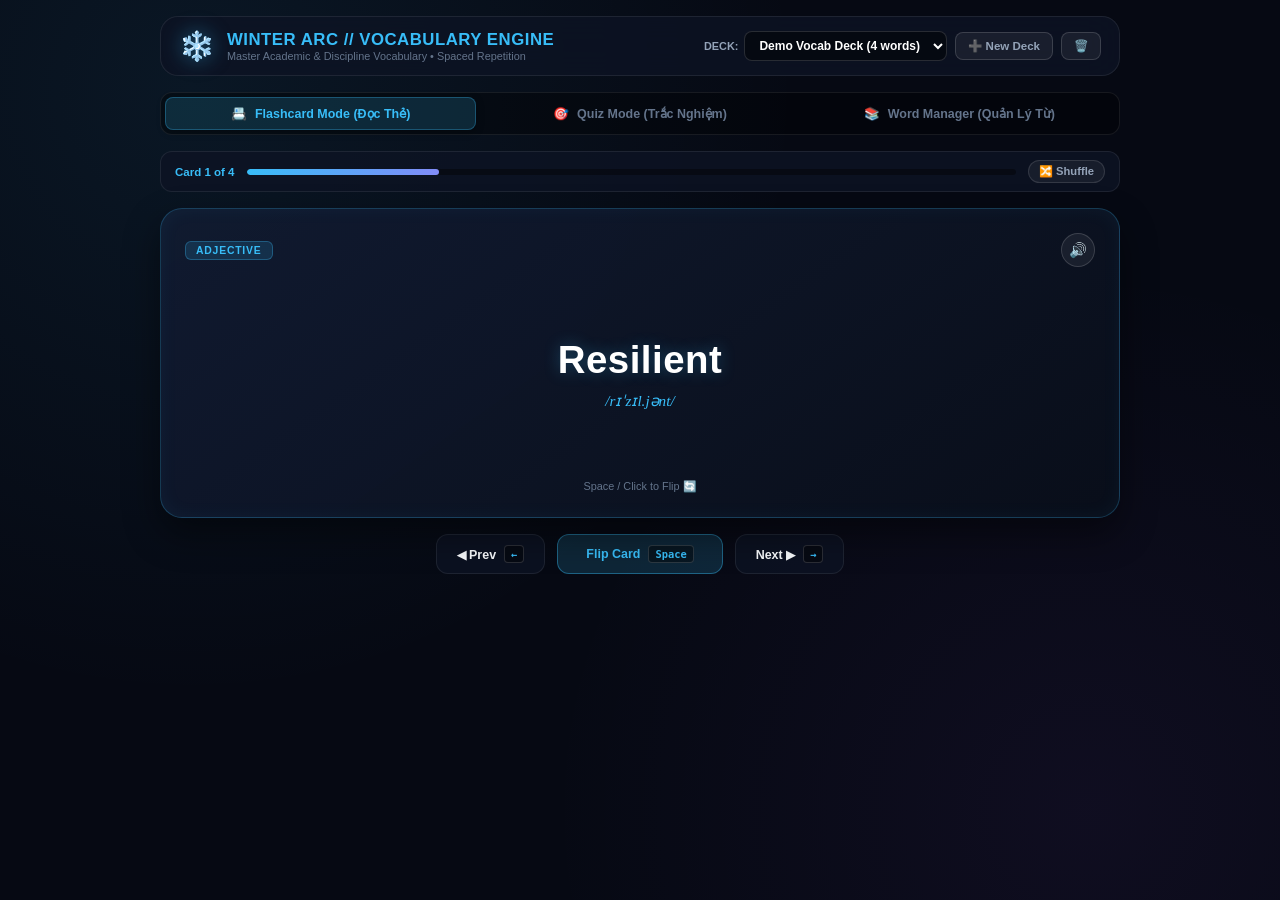
==== ui/flashcards.html @ 149b2c23 "feat: complete dedicated flashcards & vocabulary engine with 3D flip, quiz, audio TTS, and AI auto-f" ====
<!DOCTYPE html>
<html lang="en">
<head>
  <meta charset="UTF-8">
  <meta name="viewport" content="width=device-width, initial-scale=1.0">
  <title>Winter Arc // Flashcards & Vocabulary</title>
  <link rel="stylesheet" href="flashcards.css?v=1">
</head>
<body>

  <div class="fc-container">

    <!-- Top Header -->
    <header class="fc-header">
      <div class="fc-brand">
        <span class="fc-logo">❄️</span>
        <div>
          <h1>WINTER ARC // VOCABULARY ENGINE</h1>
          <p class="fc-subtitle">Master Academic & Discipline Vocabulary • Spaced Repetition</p>
        </div>
      </div>

      <!-- Deck Selector & Actions -->
      <div class="fc-deck-bar">
        <div class="deck-select-wrap">
          <label for="deck-select">DECK:</label>
          <select id="deck-select" class="deck-select">
            <!-- Rendered by JS -->
          </select>
        </div>
        <button id="btn-new-deck" class="btn-deck-action" title="Create New Deck">➕ New Deck</button>
        <button id="btn-delete-deck" class="btn-deck-action btn-danger" title="Delete Active Deck">🗑️</button>
      </div>
    </header>

    <!-- Mode Navigation Tabs -->
    <nav class="fc-mode-nav">
      <button type="button" class="fc-tab-btn active" data-tab="flip">
        <span class="tab-icon">📇</span>
        <span>Flashcard Mode (Đọc Thẻ)</span>
      </button>
      <button type="button" class="fc-tab-btn" data-tab="quiz">
        <span class="tab-icon">🎯</span>
        <span>Quiz Mode (Trắc Nghiệm)</span>
      </button>
      <button type="button" class="fc-tab-btn" data-tab="list">
        <span class="tab-icon">📚</span>
        <span>Word Manager (Quản Lý Từ)</span>
      </button>
    </nav>

    <!-- MAIN VIEW CONTAINER -->
    <main class="fc-main-view">

      <!-- ======================================================================
           MODE 1: FLASHCARD 3D FLIP
           ====================================================================== -->
      <section id="view-flip" class="fc-view active">
        
        <div class="flip-meta-bar">
          <div class="fc-counter-badge" id="flip-counter">Card 1 of 8</div>
          <div class="flip-progress-wrap">
            <div id="flip-progress-bar" class="flip-progress-bar" style="width: 12%;"></div>
          </div>
          <button type="button" id="btn-shuffle-cards" class="btn-tool-pill" title="Shuffle Cards">🔀 Shuffle</button>
        </div>

        <!-- 3D Card Scene -->
        <div class="card-scene" id="card-scene">
          <div class="card-object" id="card-object">
            
            <!-- FRONT -->
            <div class="card-face card-front">
              <div class="face-top-row">
                <span class="pos-badge" id="card-front-pos">ADJECTIVE</span>
                <button type="button" class="btn-speak" id="btn-speak-front" title="Pronounce word">🔊</button>
              </div>
              <div class="face-center">
                <h2 class="card-word" id="card-front-word">Resilient</h2>
                <div class="card-phonetic" id="card-front-phonetic">/rɪˈzɪl.jənt/</div>
              </div>
              <div class="face-bottom-hint">
                <span>Space / Click to Flip 🔄</span>
              </div>
            </div>

            <!-- BACK -->
            <div class="card-face card-back">
              <div class="face-top-row">
                <span class="meaning-tag">VIETNAMESE DEFINITION</span>
                <button type="button" class="btn-star-learned" id="btn-toggle-learned" title="Mark as Learned">⭐</button>
              </div>
              <div class="face-center">
                <div class="card-meaning" id="card-back-meaning">Kiên cường, phục hồi nhanh chóng sau khó khăn</div>
                <div class="card-example-wrap">
                  <span class="example-label">EXAMPLE:</span>
                  <p class="card-example" id="card-back-example">"He proved to be remarkably resilient in the face of intense challenges."</p>
                </div>
              </div>
              <div class="face-bottom-hint">
                <span>Space / Click to Flip Back 🔄</span>
              </div>
            </div>

          </div>
        </div>

        <!-- Flip Controls -->
        <div class="flip-controls">
          <button type="button" id="btn-prev-card" class="btn-nav-control" title="Previous (Left Arrow)">
            <span>◀ Prev</span>
            <kbd>←</kbd>
          </button>
          <button type="button" id="btn-flip-trigger" class="btn-nav-control btn-primary-flip" title="Flip Card (Space)">
            <span>Flip Card</span>
            <kbd>Space</kbd>
          </button>
          <button type="button" id="btn-next-card" class="btn-nav-control" title="Next (Right Arrow)">
            <span>Next ▶</span>
            <kbd>→</kbd>
          </button>
        </div>

      </section>

      <!-- ======================================================================
           MODE 2: MULTIPLE CHOICE QUIZ
           ====================================================================== -->
      <section id="view-quiz" class="fc-view">

        <!-- Quiz Score Bar -->
        <div class="quiz-status-bar">
          <div class="quiz-score-pill">
            <span>Score:</span>
            <strong id="quiz-score-val">0</strong>
            <span class="quiz-score-sep">/</span>
            <span id="quiz-total-val">0</span>
          </div>
          <div class="quiz-question-counter" id="quiz-q-counter">Question 1 of 8</div>
          <button type="button" id="btn-restart-quiz" class="btn-tool-pill">🔄 Restart Quiz</button>
        </div>

        <!-- Quiz Question Box -->
        <div class="quiz-question-box">
          <div class="quiz-q-top">
            <span class="pos-badge" id="quiz-q-pos">ADJECTIVE</span>
            <button type="button" class="btn-speak" id="btn-quiz-speak" title="Pronounce">🔊</button>
          </div>
          <h2 class="quiz-q-word" id="quiz-q-word">Resilient</h2>
          <div class="quiz-q-phonetic" id="quiz-q-phonetic">/rɪˈzɪl.jənt/</div>
          <p class="quiz-prompt-text">Choose the correct Vietnamese definition:</p>
        </div>

        <!-- 4 Choices Grid -->
        <div class="quiz-choices-grid" id="quiz-choices-grid">
          <!-- Rendered by JS -->
        </div>

        <!-- Feedback & Next Bar -->
        <div class="quiz-feedback-box hidden" id="quiz-feedback-box">
          <div class="quiz-feedback-msg" id="quiz-feedback-msg">Correct! Well done.</div>
          <div class="quiz-feedback-example" id="quiz-feedback-example"></div>
          <button type="button" id="btn-quiz-next" class="btn-primary-add" style="margin-top: 10px; width: 100%;">Next Question ▶ (Enter)</button>
        </div>

        <!-- Quiz Finished View -->
        <div class="quiz-finish-box hidden" id="quiz-finish-box">
          <div class="finish-trophy">🏆</div>
          <h2 class="finish-title">QUIZ COMPLETED!</h2>
          <div class="finish-stats-row">
            <div class="finish-stat-card">
              <span class="stat-num" id="finish-score">8/10</span>
              <span class="stat-lbl">Final Score</span>
            </div>
            <div class="finish-stat-card">
              <span class="stat-num" id="finish-accuracy">80%</span>
              <span class="stat-lbl">Accuracy</span>
            </div>
          </div>
          <div style="display: flex; gap: 10px; justify-content: center; margin-top: 20px;">
            <button type="button" id="btn-finish-restart" class="btn-primary-add" style="width: auto; padding: 10px 24px;">Practice Again 🔄</button>
            <button type="button" id="btn-finish-to-flip" class="btn-tool-pill" style="padding: 10px 20px; font-size: 0.8rem;">Review Cards 📇</button>
          </div>
        </div>

      </section>

      <!-- ======================================================================
           MODE 3: WORD MANAGER (CRUD & AI Auto-fill)
           ====================================================================== -->
      <section id="view-list" class="fc-view">

        <div class="word-manager-layout">

          <!-- Left: Add / Edit Card Form -->
          <div class="manager-form-card">
            <div class="section-title-row">
              <h3 id="card-form-title">ADD VOCABULARY CARD</h3>
              <button type="button" id="btn-cancel-card-edit" class="btn-cancel-edit hidden">✕ Cancel</button>
            </div>
            <form id="card-crud-form" onsubmit="return false;">
              <input type="hidden" id="editing-card-id" value="" />

              <div class="form-field">
                <div style="display: flex; justify-content: space-between; align-items: center; margin-bottom: 4px;">
                  <label>English Word:</label>
                  <button type="button" id="btn-ai-suggest-vocab" class="btn-ai-chip">✨ AI Auto-fill (Gemini)</button>
                </div>
                <input type="text" id="input-card-word" placeholder="e.g. Ubiquitous, Mitigate, Resilient..." required />
              </div>

              <div class="form-row-2col">
                <div class="form-field">
                  <label>Phonetic / IPA:</label>
                  <input type="text" id="input-card-phonetic" placeholder="e.g. /rɪˈzɪl.jənt/" />
                </div>
                <div class="form-field">
                  <label>Part of Speech:</label>
                  <select id="input-card-pos" class="deck-select">
                    <option value="adjective">Adjective (Tính từ)</option>
                    <option value="noun">Noun (Danh từ)</option>
                    <option value="verb">Verb (Động từ)</option>
                    <option value="adverb">Adverb (Trạng từ)</option>
                    <option value="idiom">Idiom / Phrase</option>
                  </select>
                </div>
              </div>

              <div class="form-field">
                <label>Vietnamese Meaning:</label>
                <input type="text" id="input-card-meaning" placeholder="e.g. Kiên cường, phục hồi nhanh chóng..." required />
              </div>

              <div class="form-field">
                <label>Example Sentence:</label>
                <textarea id="input-card-example" rows="2" placeholder="e.g. He is remarkably resilient in face of challenges."></textarea>
              </div>

              <button type="button" id="btn-submit-card" class="btn-primary-add" style="margin-top: 6px;">SAVE CARD</button>
            </form>
          </div>

          <!-- Right: Cards List & Search -->
          <div class="manager-list-card">
            <div class="manager-list-header">
              <div class="title-with-badge">
                <h3>DECK VOCABULARY</h3>
                <span id="deck-card-count-badge" class="count-badge">0 cards</span>
              </div>
              <input type="text" id="input-search-words" class="input-search-box" placeholder="🔍 Search word or meaning..." />
            </div>

            <div class="words-table-container" id="words-table-container">
              <!-- Rendered by JS -->
            </div>
          </div>

        </div>

      </section>

    </main>

  </div>

  <!-- Create Deck Modal -->
  <div class="fc-modal-overlay hidden" id="modal-new-deck">
    <div class="fc-modal-box">
      <h3>CREATE NEW VOCABULARY DECK</h3>
      <p class="section-hint">Organize words by topic, IELTS band, exam, or discipline.</p>
      <div class="form-field" style="margin-top: 12px;">
        <label>Deck Name:</label>
        <input type="text" id="input-new-deck-name" placeholder="e.g. IELTS 8.0 Reading, Tech Words..." />
      </div>
      <div class="form-field">
        <label>Description (Optional):</label>
        <input type="text" id="input-new-deck-desc" placeholder="e.g. 50 high frequency academic words..." />
      </div>
      <div class="modal-actions">
        <button type="button" id="btn-modal-cancel-deck" class="btn-refresh">Cancel</button>
        <button type="button" id="btn-modal-save-deck" class="btn-save-small">Create Deck</button>
      </div>
    </div>
  </div>

  <script src="flashcards.js?v=1"></script>
</body>
</html>
---- ui/flashcards.css ----
/* ==============================================================================
   WINTER ARC // FLASHCARDS & VOCABULARY ENGINE CSS
   Apple Dark Glassmorphism + Ice Blue Cyberpunk Aesthetic
   ============================================================================== */

:root {
  --bg-base: #060913;
  --bg-card: rgba(13, 20, 36, 0.78);
  --bg-card-hover: rgba(20, 31, 56, 0.9);
  --ice-blue: #38bdf8;
  --ice-glow: rgba(56, 189, 248, 0.35);
  --border-subtle: rgba(255, 255, 255, 0.08);
  --border-active: rgba(56, 189, 248, 0.45);
  --text-main: #f8fafc;
  --text-dim: #94a3b8;
  --text-muted: #64748b;
  --success: #10b981;
  --danger: #ef4444;
  --card-radius: 18px;
}

* {
  margin: 0;
  padding: 0;
  box-sizing: border-box;
}

body {
  font-family: -apple-system, BlinkMacSystemFont, "Segoe UI", Roboto, Helvetica, Arial, sans-serif;
  background: var(--bg-base);
  color: var(--text-main);
  min-height: 100vh;
  padding: 16px;
  background-image: 
    radial-gradient(circle at 15% 10%, rgba(56, 189, 248, 0.08), transparent 45%),
    radial-gradient(circle at 85% 90%, rgba(168, 85, 247, 0.06), transparent 40%);
  user-select: none;
}

.fc-container {
  max-width: 960px;
  margin: 0 auto;
  display: flex;
  flex-direction: column;
  gap: 16px;
}

/* ==============================================================================
   HEADER & DECK SELECTOR
   ============================================================================== */
.fc-header {
  display: flex;
  justify-content: space-between;
  align-items: center;
  background: var(--bg-card);
  backdrop-filter: blur(20px);
  border: 1px solid var(--border-subtle);
  border-radius: var(--card-radius);
  padding: 12px 18px;
}

.fc-brand {
  display: flex;
  align-items: center;
  gap: 12px;
}

.fc-logo {
  font-size: 1.8rem;
  filter: drop-shadow(0 0 10px rgba(56, 189, 248, 0.5));
}

.fc-brand h1 {
  font-size: 1.05rem;
  font-weight: 800;
  letter-spacing: 0.5px;
  color: var(--ice-blue);
}

.fc-subtitle {
  font-size: 0.68rem;
  color: var(--text-muted);
}

.fc-deck-bar {
  display: flex;
  align-items: center;
  gap: 8px;
}

.deck-select-wrap {
  display: flex;
  align-items: center;
  gap: 6px;
  font-size: 0.68rem;
  font-weight: 700;
  color: var(--text-dim);
}

.deck-select {
  background: rgba(0, 0, 0, 0.45);
  border: 1px solid rgba(255, 255, 255, 0.14);
  color: #fff;
  border-radius: 8px;
  padding: 6px 10px;
  font-size: 0.75rem;
  font-weight: 600;
  outline: none;
  cursor: pointer;
  transition: all 0.2s;
}

.deck-select:focus {
  border-color: var(--ice-blue);
  box-shadow: 0 0 0 2px rgba(56, 189, 248, 0.2);
}

.btn-deck-action {
  background: rgba(255, 255, 255, 0.06);
  border: 1px solid rgba(255, 255, 255, 0.15);
  color: var(--text-dim);
  border-radius: 8px;
  padding: 6px 12px;
  font-size: 0.72rem;
  font-weight: 700;
  cursor: pointer;
  transition: all 0.2s;
}

.btn-deck-action:hover {
  background: rgba(56, 189, 248, 0.15);
  color: #fff;
  border-color: var(--ice-blue);
}

.btn-deck-action.btn-danger:hover {
  background: rgba(239, 68, 68, 0.2);
  border-color: var(--danger);
  color: #fff;
}

/* ==============================================================================
   MODE NAVIGATION TABS
   ============================================================================== */
.fc-mode-nav {
  display: flex;
  gap: 8px;
  background: rgba(0, 0, 0, 0.35);
  border: 1px solid var(--border-subtle);
  border-radius: 12px;
  padding: 4px;
}

.fc-tab-btn {
  flex: 1;
  background: transparent;
  border: none;
  color: var(--text-muted);
  font-size: 0.78rem;
  font-weight: 700;
  padding: 9px 12px;
  border-radius: 8px;
  cursor: pointer;
  display: flex;
  align-items: center;
  justify-content: center;
  gap: 8px;
  transition: all 0.2s ease;
}

.fc-tab-btn:hover {
  color: #fff;
  background: rgba(255, 255, 255, 0.04);
}

.fc-tab-btn.active {
  background: rgba(56, 189, 248, 0.16);
  color: var(--ice-blue);
  box-shadow: 0 2px 8px rgba(0, 0, 0, 0.3), inset 0 0 0 1px rgba(56, 189, 248, 0.3);
}

/* ==============================================================================
   MAIN VIEW CONTAINER
   ============================================================================== */
.fc-main-view {
  min-height: 480px;
}

.fc-view {
  display: none;
  animation: fadeIn 0.2s ease forwards;
}

.fc-view.active {
  display: flex;
  flex-direction: column;
  gap: 16px;
}

@keyframes fadeIn {
  from { opacity: 0; transform: translateY(4px); }
  to { opacity: 1; transform: translateY(0); }
}

/* ==============================================================================
   MODE 1: FLASHCARD 3D FLIP SCENE
   ============================================================================== */
.flip-meta-bar {
  display: flex;
  align-items: center;
  gap: 12px;
  background: var(--bg-card);
  border: 1px solid var(--border-subtle);
  border-radius: 12px;
  padding: 8px 14px;
}

.fc-counter-badge {
  font-size: 0.72rem;
  font-weight: 800;
  color: var(--ice-blue);
  white-space: nowrap;
}

.flip-progress-wrap {
  flex: 1;
  height: 6px;
  background: rgba(0, 0, 0, 0.4);
  border-radius: 999px;
  overflow: hidden;
}

.flip-progress-bar {
  height: 100%;
  background: linear-gradient(90deg, #38bdf8, #818cf8);
  border-radius: 999px;
  transition: width 0.3s ease;
}

.btn-tool-pill {
  background: rgba(255, 255, 255, 0.05);
  border: 1px solid rgba(255, 255, 255, 0.12);
  color: var(--text-dim);
  font-size: 0.7rem;
  font-weight: 700;
  padding: 4px 10px;
  border-radius: 999px;
  cursor: pointer;
  transition: all 0.2s;
}

.btn-tool-pill:hover {
  background: rgba(56, 189, 248, 0.15);
  color: #fff;
  border-color: var(--ice-blue);
}

/* 3D Scene */
.card-scene {
  perspective: 1200px;
  width: 100%;
  height: 310px;
  cursor: pointer;
}

.card-object {
  width: 100%;
  height: 100%;
  position: relative;
  transform-style: preserve-3d;
  transition: transform 0.5s cubic-bezier(0.4, 0, 0.2, 1);
  border-radius: 22px;
  box-shadow: 0 16px 36px rgba(0, 0, 0, 0.45);
}

.card-object.is-flipped {
  transform: rotateY(180deg);
}

.card-face {
  position: absolute;
  width: 100%;
  height: 100%;
  backface-visibility: hidden;
  border-radius: 22px;
  padding: 24px;
  display: flex;
  flex-direction: column;
  justify-content: space-between;
  border: 1px solid rgba(255, 255, 255, 0.12);
  background: linear-gradient(145deg, rgba(17, 27, 49, 0.95), rgba(9, 14, 26, 0.98));
}

.card-front {
  border-color: rgba(56, 189, 248, 0.25);
  box-shadow: inset 0 0 20px rgba(56, 189, 248, 0.05);
}

.card-back {
  transform: rotateY(180deg);
  border-color: rgba(168, 85, 247, 0.25);
  box-shadow: inset 0 0 20px rgba(168, 85, 247, 0.05);
}

.face-top-row {
  display: flex;
  justify-content: space-between;
  align-items: center;
}

.pos-badge {
  background: rgba(56, 189, 248, 0.15);
  color: var(--ice-blue);
  border: 1px solid rgba(56, 189, 248, 0.3);
  font-size: 0.65rem;
  font-weight: 800;
  text-transform: uppercase;
  letter-spacing: 0.8px;
  padding: 3px 10px;
  border-radius: 6px;
}

.meaning-tag {
  background: rgba(168, 85, 247, 0.15);
  color: #c084fc;
  border: 1px solid rgba(168, 85, 247, 0.3);
  font-size: 0.65rem;
  font-weight: 800;
  letter-spacing: 0.8px;
  padding: 3px 10px;
  border-radius: 6px;
}

.btn-speak {
  background: rgba(255, 255, 255, 0.06);
  border: 1px solid rgba(255, 255, 255, 0.15);
  color: #fff;
  width: 34px;
  height: 34px;
  border-radius: 50%;
  font-size: 0.9rem;
  display: flex;
  align-items: center;
  justify-content: center;
  cursor: pointer;
  transition: all 0.2s;
}

.btn-speak:hover {
  background: rgba(56, 189, 248, 0.25);
  border-color: var(--ice-blue);
  transform: scale(1.08);
}

.btn-star-learned {
  background: rgba(255, 255, 255, 0.06);
  border: 1px solid rgba(255, 255, 255, 0.15);
  color: var(--text-muted);
  width: 34px;
  height: 34px;
  border-radius: 50%;
  font-size: 1rem;
  display: flex;
  align-items: center;
  justify-content: center;
  cursor: pointer;
  transition: all 0.2s;
}

.btn-star-learned.active {
  color: #facc15;
  border-color: #facc15;
  background: rgba(250, 204, 21, 0.15);
  filter: drop-shadow(0 0 6px rgba(250, 204, 21, 0.5));
}

.face-center {
  text-align: center;
  display: flex;
  flex-direction: column;
  align-items: center;
  justify-content: center;
  gap: 10px;
}

.card-word {
  font-size: 2.4rem;
  font-weight: 800;
  letter-spacing: 0.5px;
  color: #ffffff;
  text-shadow: 0 0 16px rgba(56, 189, 248, 0.3);
}

.card-phonetic {
  font-size: 0.95rem;
  color: var(--ice-blue);
  font-style: italic;
  font-family: Georgia, serif;
}

.card-meaning {
  font-size: 1.35rem;
  font-weight: 700;
  color: #ffffff;
  line-height: 1.35;
  max-width: 600px;
}

.card-example-wrap {
  margin-top: 8px;
  max-width: 620px;
  background: rgba(0, 0, 0, 0.35);
  border: 1px solid rgba(255, 255, 255, 0.08);
  border-radius: 10px;
  padding: 8px 14px;
}

.example-label {
  font-size: 0.6rem;
  font-weight: 800;
  letter-spacing: 0.5px;
  color: #c084fc;
  display: block;
  margin-bottom: 3px;
}

.card-example {
  font-size: 0.8rem;
  color: var(--text-dim);
  font-style: italic;
  line-height: 1.4;
}

.face-bottom-hint {
  text-align: center;
  font-size: 0.68rem;
  color: var(--text-muted);
}

/* Flip Controls */
.flip-controls {
  display: flex;
  gap: 12px;
  justify-content: center;
}

.btn-nav-control {
  background: var(--bg-card);
  border: 1px solid var(--border-subtle);
  color: var(--text-main);
  padding: 10px 20px;
  border-radius: 12px;
  font-size: 0.78rem;
  font-weight: 700;
  cursor: pointer;
  display: flex;
  align-items: center;
  gap: 8px;
  transition: all 0.2s ease;
}

.btn-nav-control kbd {
  background: rgba(0, 0, 0, 0.4);
  border: 1px solid rgba(255, 255, 255, 0.15);
  border-radius: 4px;
  padding: 2px 6px;
  font-size: 0.65rem;
  color: var(--ice-blue);
}

.btn-nav-control:hover {
  background: var(--bg-card-hover);
  border-color: var(--border-active);
  transform: translateY(-1px);
}

.btn-nav-control.btn-primary-flip {
  background: rgba(56, 189, 248, 0.16);
  border-color: rgba(56, 189, 248, 0.4);
  color: var(--ice-blue);
  padding: 10px 28px;
}

.btn-nav-control.btn-primary-flip:hover {
  background: rgba(56, 189, 248, 0.28);
  box-shadow: 0 0 16px rgba(56, 189, 248, 0.3);
}

/* ==============================================================================
   MODE 2: MULTIPLE CHOICE QUIZ
   ============================================================================== */
.quiz-status-bar {
  display: flex;
  justify-content: space-between;
  align-items: center;
  background: var(--bg-card);
  border: 1px solid var(--border-subtle);
  border-radius: 12px;
  padding: 10px 16px;
}

.quiz-score-pill {
  font-size: 0.78rem;
  font-weight: 700;
  color: var(--text-dim);
}

.quiz-score-pill strong {
  color: var(--success);
  font-size: 0.9rem;
}

.quiz-score-sep {
  margin: 0 2px;
  color: var(--text-muted);
}

.quiz-question-counter {
  font-size: 0.75rem;
  font-weight: 800;
  color: var(--ice-blue);
}

.quiz-question-box {
  background: var(--bg-card);
  border: 1px solid rgba(56, 189, 248, 0.25);
  border-radius: 18px;
  padding: 20px;
  text-align: center;
  box-shadow: 0 8px 24px rgba(0, 0, 0, 0.3);
}

.quiz-q-top {
  display: flex;
  justify-content: space-between;
  align-items: center;
}

.quiz-q-word {
  font-size: 2.2rem;
  font-weight: 800;
  color: #fff;
  margin-top: 4px;
}

.quiz-q-phonetic {
  font-size: 0.9rem;
  color: var(--ice-blue);
  font-style: italic;
  margin-bottom: 10px;
}

.quiz-prompt-text {
  font-size: 0.75rem;
  color: var(--text-muted);
}

.quiz-choices-grid {
  display: grid;
  grid-template-columns: 1fr 1fr;
  gap: 12px;
}

@media (max-width: 640px) {
  .quiz-choices-grid {
    grid-template-columns: 1fr;
  }
}

.btn-quiz-choice {
  background: var(--bg-card);
  border: 1px solid var(--border-subtle);
  border-radius: 14px;
  padding: 14px 16px;
  color: #fff;
  text-align: left;
  font-size: 0.85rem;
  font-weight: 600;
  line-height: 1.35;
  cursor: pointer;
  display: flex;
  align-items: flex-start;
  gap: 12px;
  transition: all 0.15s ease;
}

.choice-key {
  background: rgba(255, 255, 255, 0.08);
  border: 1px solid rgba(255, 255, 255, 0.15);
  border-radius: 6px;
  width: 22px;
  height: 22px;
  display: flex;
  align-items: center;
  justify-content: center;
  font-size: 0.7rem;
  font-weight: 800;
  color: var(--ice-blue);
  flex-shrink: 0;
}

.btn-quiz-choice:hover:not(:disabled) {
  background: var(--bg-card-hover);
  border-color: var(--border-active);
  transform: translateY(-2px);
}

.btn-quiz-choice.correct {
  background: rgba(16, 185, 129, 0.2) !important;
  border-color: var(--success) !important;
  color: #a7f3d0 !important;
  box-shadow: 0 0 14px rgba(16, 185, 129, 0.35);
}

.btn-quiz-choice.wrong {
  background: rgba(239, 68, 68, 0.2) !important;
  border-color: var(--danger) !important;
  color: #fecaca !important;
  box-shadow: 0 0 14px rgba(239, 68, 68, 0.35);
}

.quiz-feedback-box {
  background: rgba(15, 23, 42, 0.95);
  border: 1px solid var(--border-subtle);
  border-radius: 14px;
  padding: 14px 18px;
  animation: fadeIn 0.2s ease;
}

.quiz-feedback-msg {
  font-size: 0.9rem;
  font-weight: 800;
  margin-bottom: 4px;
}

.quiz-feedback-msg.correct-text {
  color: #34d399;
}

.quiz-feedback-msg.wrong-text {
  color: #f87171;
}

.quiz-feedback-example {
  font-size: 0.76rem;
  color: var(--text-dim);
  font-style: italic;
}

/* Quiz Finished */
.quiz-finish-box {
  background: var(--bg-card);
  border: 1px solid rgba(56, 189, 248, 0.3);
  border-radius: 20px;
  padding: 32px 20px;
  text-align: center;
  box-shadow: 0 12px 32px rgba(0, 0, 0, 0.5);
}

.finish-trophy {
  font-size: 3rem;
  margin-bottom: 8px;
  filter: drop-shadow(0 0 12px rgba(250, 204, 21, 0.5));
}

.finish-title {
  font-size: 1.4rem;
  font-weight: 800;
  letter-spacing: 0.5px;
  color: #fff;
  margin-bottom: 16px;
}

.finish-stats-row {
  display: flex;
  gap: 16px;
  justify-content: center;
}

.finish-stat-card {
  background: rgba(0, 0, 0, 0.4);
  border: 1px solid var(--border-subtle);
  border-radius: 12px;
  padding: 12px 24px;
  display: flex;
  flex-direction: column;
  gap: 4px;
}

.stat-num {
  font-size: 1.5rem;
  font-weight: 800;
  color: var(--ice-blue);
}

.stat-lbl {
  font-size: 0.68rem;
  color: var(--text-muted);
}

/* ==============================================================================
   MODE 3: WORD MANAGER
   ============================================================================== */
.word-manager-layout {
  display: grid;
  grid-template-columns: 1fr 1.3fr;
  gap: 16px;
}

@media (max-width: 768px) {
  .word-manager-layout {
    grid-template-columns: 1fr;
  }
}

.manager-form-card,
.manager-list-card {
  background: var(--bg-card);
  border: 1px solid var(--border-subtle);
  border-radius: var(--card-radius);
  padding: 16px;
  display: flex;
  flex-direction: column;
  gap: 12px;
}

.section-title-row {
  display: flex;
  justify-content: space-between;
  align-items: center;
}

.section-title-row h3,
.manager-list-header h3 {
  font-size: 0.82rem;
  font-weight: 800;
  color: #fff;
  letter-spacing: 0.5px;
}

.btn-ai-chip {
  background: rgba(168, 85, 247, 0.18);
  border: 1px solid rgba(168, 85, 247, 0.45);
  color: #d8b4fe;
  font-size: 0.65rem;
  font-weight: 700;
  padding: 2px 8px;
  border-radius: 6px;
  cursor: pointer;
  transition: all 0.2s;
}

.btn-ai-chip:hover {
  background: rgba(168, 85, 247, 0.35);
  color: #fff;
  transform: translateY(-1px);
}

.form-field {
  display: flex;
  flex-direction: column;
  gap: 4px;
  margin-bottom: 8px;
}

.form-field label {
  font-size: 0.68rem;
  font-weight: 700;
  color: var(--text-dim);
}

.form-field input,
.form-field textarea {
  background: rgba(0, 0, 0, 0.45);
  border: 1px solid rgba(255, 255, 255, 0.12);
  border-radius: 8px;
  color: #fff;
  padding: 8px 10px;
  font-size: 0.74rem;
  font-family: inherit;
  outline: none;
  transition: border-color 0.2s, box-shadow 0.2s;
  width: 100%;
}

.form-field input:focus,
.form-field textarea:focus {
  border-color: var(--ice-blue);
  box-shadow: 0 0 0 2px rgba(56, 189, 248, 0.18);
}

.form-row-2col {
  display: grid;
  grid-template-columns: 1fr 1fr;
  gap: 8px;
}

.btn-primary-add {
  background: linear-gradient(135deg, #0284c7, #38bdf8);
  border: none;
  border-radius: 10px;
  color: #fff;
  padding: 10px;
  font-size: 0.78rem;
  font-weight: 800;
  letter-spacing: 0.5px;
  cursor: pointer;
  transition: all 0.2s;
  box-shadow: 0 4px 14px rgba(2, 132, 199, 0.35);
}

.btn-primary-add:hover {
  filter: brightness(1.1);
  transform: translateY(-1px);
}

.btn-cancel-edit {
  background: transparent;
  border: none;
  color: var(--danger);
  font-size: 0.7rem;
  font-weight: 700;
  cursor: pointer;
}

.manager-list-header {
  display: flex;
  justify-content: space-between;
  align-items: center;
  gap: 10px;
}

.title-with-badge {
  display: flex;
  align-items: center;
  gap: 6px;
}

.count-badge {
  background: rgba(56, 189, 248, 0.15);
  color: var(--ice-blue);
  font-size: 0.65rem;
  font-weight: 800;
  padding: 2px 8px;
  border-radius: 999px;
}

.input-search-box {
  background: rgba(0, 0, 0, 0.4);
  border: 1px solid rgba(255, 255, 255, 0.12);
  border-radius: 8px;
  color: #fff;
  padding: 5px 10px;
  font-size: 0.72rem;
  outline: none;
  width: 170px;
}

.input-search-box:focus {
  border-color: var(--ice-blue);
}

.words-table-container {
  max-height: 420px;
  overflow-y: auto;
  display: flex;
  flex-direction: column;
  gap: 8px;
  padding-right: 4px;
}

.words-table-container::-webkit-scrollbar {
  width: 4px;
}
.words-table-container::-webkit-scrollbar-thumb {
  background: rgba(255, 255, 255, 0.15);
  border-radius: 4px;
}

.word-row-card {
  background: rgba(0, 0, 0, 0.35);
  border: 1px solid rgba(255, 255, 255, 0.08);
  border-radius: 10px;
  padding: 10px 12px;
  display: flex;
  justify-content: space-between;
  align-items: center;
  gap: 10px;
  transition: all 0.2s;
}

.word-row-card:hover {
  background: rgba(20, 31, 56, 0.6);
  border-color: rgba(56, 189, 248, 0.3);
}

.word-row-left {
  display: flex;
  flex-direction: column;
  gap: 3px;
  flex: 1;
}

.word-row-title-bar {
  display: flex;
  align-items: center;
  gap: 6px;
}

.word-row-text {
  font-size: 0.9rem;
  font-weight: 700;
  color: #fff;
}

.word-row-pos {
  font-size: 0.6rem;
  color: var(--ice-blue);
  font-weight: 700;
  text-transform: uppercase;
}

.word-row-phonetic {
  font-size: 0.68rem;
  color: var(--text-muted);
  font-style: italic;
}

.word-row-meaning {
  font-size: 0.75rem;
  color: var(--text-dim);
  line-height: 1.35;
}

.word-row-actions {
  display: flex;
  align-items: center;
  gap: 6px;
}

.btn-row-action {
  background: rgba(255, 255, 255, 0.05);
  border: 1px solid rgba(255, 255, 255, 0.12);
  color: var(--text-dim);
  border-radius: 6px;
  width: 28px;
  height: 28px;
  display: flex;
  align-items: center;
  justify-content: center;
  font-size: 0.75rem;
  cursor: pointer;
  transition: all 0.15s;
}

.btn-row-action:hover {
  background: rgba(56, 189, 248, 0.2);
  color: #fff;
  border-color: var(--ice-blue);
}

.btn-row-action.btn-del:hover {
  background: rgba(239, 68, 68, 0.2);
  border-color: var(--danger);
  color: #fff;
}

/* ==============================================================================
   MODAL
   ============================================================================== */
.fc-modal-overlay {
  position: fixed;
  inset: 0;
  background: rgba(0, 0, 0, 0.7);
  backdrop-filter: blur(8px);
  display: flex;
  align-items: center;
  justify-content: center;
  z-index: 9999;
}

.fc-modal-box {
  background: #0d1527;
  border: 1px solid rgba(56, 189, 248, 0.35);
  border-radius: 18px;
  padding: 24px;
  width: 90%;
  max-width: 440px;
  box-shadow: 0 16px 40px rgba(0, 0, 0, 0.6);
  display: flex;
  flex-direction: column;
  gap: 12px;
}

.fc-modal-box h3 {
  font-size: 0.95rem;
  font-weight: 800;
  color: var(--ice-blue);
}

.modal-actions {
  display: flex;
  justify-content: flex-end;
  gap: 8px;
  margin-top: 8px;
}

.btn-refresh {
  background: rgba(255, 255, 255, 0.06);
  border: 1px solid rgba(255, 255, 255, 0.15);
  color: var(--text-dim);
  font-size: 0.72rem;
  font-weight: 700;
  padding: 6px 14px;
  border-radius: 8px;
  cursor: pointer;
}

.btn-save-small {
  background: linear-gradient(135deg, #0284c7, #38bdf8);
  border: none;
  color: #fff;
  font-size: 0.72rem;
  font-weight: 700;
  padding: 6px 14px;
  border-radius: 8px;
  cursor: pointer;
}

.hidden {
  display: none !important;
}
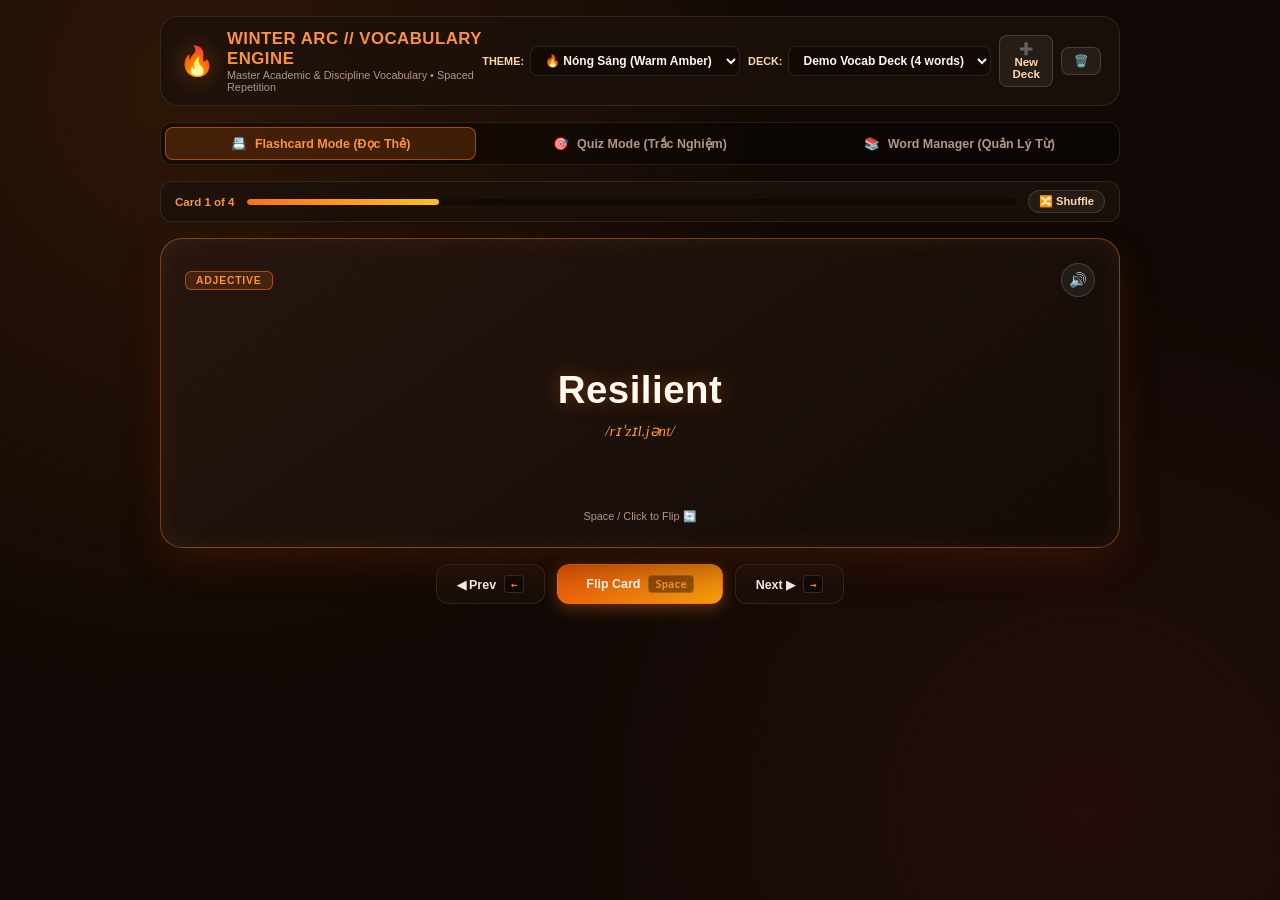
==== commit 223d7cb0: "feat: implement Warm Amber (Nong Sang) default theme with theme switcher in flashcards" ====
--- a/ui/flashcards.html
+++ b/ui/flashcards.html
@@ -13,7 +13,7 @@
     <!-- Top Header -->
     <header class="fc-header">
       <div class="fc-brand">
-        <span class="fc-logo">❄️</span>
+        <span class="fc-logo" id="fc-logo">🔥</span>
         <div>
           <h1>WINTER ARC // VOCABULARY ENGINE</h1>
           <p class="fc-subtitle">Master Academic & Discipline Vocabulary • Spaced Repetition</p>
@@ -22,6 +22,14 @@
 
       <!-- Deck Selector & Actions -->
       <div class="fc-deck-bar">
+        <div class="theme-select-wrap">
+          <label for="theme-select">THEME:</label>
+          <select id="theme-select" class="theme-select">
+            <option value="warm-amber" selected>🔥 Nóng Sáng (Warm Amber)</option>
+            <option value="warm-daylight">☀️ Kem Sáng (Daylight)</option>
+            <option value="ice-frost">❄️ Xanh Băng (Ice Frost)</option>
+          </select>
+        </div>
         <div class="deck-select-wrap">
           <label for="deck-select">DECK:</label>
           <select id="deck-select" class="deck-select">
--- a/ui/flashcards.css
+++ b/ui/flashcards.css
@@ -1,9 +1,54 @@
 /* ==============================================================================
    WINTER ARC // FLASHCARDS & VOCABULARY ENGINE CSS
-   Apple Dark Glassmorphism + Ice Blue Cyberpunk Aesthetic
+   Themes: Warm Amber (Default - Màu Nóng Sáng) | Warm Daylight | Ice Frost
    ============================================================================== */
 
-:root {
+:root,
+body,
+body.theme-warm-amber {
+  --bg-base: #110905;
+  --bg-card: rgba(28, 17, 11, 0.84);
+  --bg-card-hover: rgba(43, 26, 17, 0.94);
+  --ice-blue: #fb923c; /* Warm orange amber */
+  --ice-glow: rgba(249, 115, 22, 0.38);
+  --border-subtle: rgba(255, 237, 213, 0.1);
+  --border-active: rgba(249, 115, 22, 0.55);
+  --text-main: #fffaf0;
+  --text-dim: #fed7aa;
+  --text-muted: #b09785;
+  --success: #10b981;
+  --danger: #ef4444;
+  --card-radius: 18px;
+  --btn-primary-gradient: linear-gradient(135deg, #ea580c, #f59e0b);
+  --progress-gradient: linear-gradient(90deg, #f97316, #fbbf24);
+  --card-bg-gradient: linear-gradient(145deg, rgba(38, 23, 15, 0.96), rgba(20, 11, 7, 0.98));
+  --card-front-border: rgba(251, 146, 60, 0.4);
+  --card-front-shadow: inset 0 0 25px rgba(251, 146, 60, 0.08), 0 16px 36px rgba(234, 88, 12, 0.16);
+  --card-back-border: rgba(244, 63, 94, 0.38);
+  --card-back-shadow: inset 0 0 25px rgba(244, 63, 94, 0.08), 0 16px 36px rgba(244, 63, 94, 0.16);
+}
+
+body.theme-warm-daylight {
+  --bg-base: #faf5ee;
+  --bg-card: rgba(255, 255, 255, 0.94);
+  --bg-card-hover: #ffffff;
+  --ice-blue: #ea580c;
+  --ice-glow: rgba(234, 88, 12, 0.22);
+  --border-subtle: rgba(217, 119, 6, 0.16);
+  --border-active: rgba(234, 88, 12, 0.6);
+  --text-main: #1c1917;
+  --text-dim: #57534e;
+  --text-muted: #78716c;
+  --btn-primary-gradient: linear-gradient(135deg, #ea580c, #f59e0b);
+  --progress-gradient: linear-gradient(90deg, #ea580c, #f59e0b);
+  --card-bg-gradient: linear-gradient(145deg, #ffffff, #fffbeb);
+  --card-front-border: rgba(234, 88, 12, 0.4);
+  --card-front-shadow: 0 14px 34px rgba(234, 88, 12, 0.12), inset 0 0 20px rgba(254, 215, 170, 0.2);
+  --card-back-border: rgba(225, 29, 72, 0.35);
+  --card-back-shadow: 0 14px 34px rgba(225, 29, 72, 0.1), inset 0 0 20px rgba(254, 205, 211, 0.2);
+}
+
+body.theme-ice-frost {
   --bg-base: #060913;
   --bg-card: rgba(13, 20, 36, 0.78);
   --bg-card-hover: rgba(20, 31, 56, 0.9);
@@ -14,9 +59,13 @@
   --text-main: #f8fafc;
   --text-dim: #94a3b8;
   --text-muted: #64748b;
-  --success: #10b981;
-  --danger: #ef4444;
-  --card-radius: 18px;
+  --btn-primary-gradient: linear-gradient(135deg, #0284c7, #38bdf8);
+  --progress-gradient: linear-gradient(90deg, #38bdf8, #818cf8);
+  --card-bg-gradient: linear-gradient(145deg, rgba(17, 27, 49, 0.95), rgba(9, 14, 26, 0.98));
+  --card-front-border: rgba(56, 189, 248, 0.25);
+  --card-front-shadow: inset 0 0 20px rgba(56, 189, 248, 0.05);
+  --card-back-border: rgba(168, 85, 247, 0.25);
+  --card-back-shadow: inset 0 0 20px rgba(168, 85, 247, 0.05);
 }
 
 * {
@@ -32,9 +81,22 @@
   min-height: 100vh;
   padding: 16px;
   background-image: 
+    radial-gradient(circle at 15% 10%, rgba(249, 115, 22, 0.12), transparent 45%),
+    radial-gradient(circle at 85% 90%, rgba(244, 63, 94, 0.08), transparent 40%);
+  user-select: none;
+  transition: background 0.3s ease, color 0.3s ease;
+}
+
+body.theme-warm-daylight {
+  background-image: 
+    radial-gradient(circle at 15% 10%, rgba(251, 146, 60, 0.15), transparent 45%),
+    radial-gradient(circle at 85% 90%, rgba(254, 215, 170, 0.25), transparent 40%);
+}
+
+body.theme-ice-frost {
+  background-image: 
     radial-gradient(circle at 15% 10%, rgba(56, 189, 248, 0.08), transparent 45%),
     radial-gradient(circle at 85% 90%, rgba(168, 85, 247, 0.06), transparent 40%);
-  user-select: none;
 }
 
 .fc-container {
@@ -67,7 +129,7 @@
 
 .fc-logo {
   font-size: 1.8rem;
-  filter: drop-shadow(0 0 10px rgba(56, 189, 248, 0.5));
+  filter: drop-shadow(0 0 12px var(--ice-glow));
 }
 
 .fc-brand h1 {
@@ -88,6 +150,7 @@
   gap: 8px;
 }
 
+.theme-select-wrap,
 .deck-select-wrap {
   display: flex;
   align-items: center;
@@ -97,15 +160,44 @@
   color: var(--text-dim);
 }
 
+.theme-select,
 .deck-select {
-  background: rgba(0, 0, 0, 0.45);
-  border: 1px solid rgba(255, 255, 255, 0.14);
-  color: #fff;
+  background: rgba(0, 0, 0, 0.35);
+  border: 1px solid var(--border-subtle);
+  color: var(--text-main);
   border-radius: 8px;
   padding: 6px 10px;
   font-size: 0.75rem;
   font-weight: 600;
   outline: none;
+  cursor: pointer;
+  transition: all 0.2s;
+}
+
+.theme-select option,
+.deck-select option {
+  background: #180f0a;
+  color: #fff;
+}
+
+body.theme-warm-daylight .theme-select,
+body.theme-warm-daylight .deck-select {
+  background: #ffffff;
+  color: #1c1917;
+  border-color: rgba(217, 119, 6, 0.25);
+}
+
+body.theme-warm-daylight .theme-select option,
+body.theme-warm-daylight .deck-select option {
+  background: #ffffff;
+  color: #1c1917;
+}
+
+.theme-select:focus,
+.deck-select:focus {
+  border-color: var(--ice-blue);
+  box-shadow: 0 0 0 2px var(--ice-glow);
+}
   cursor: pointer;
   transition: all 0.2s;
 }
@@ -174,8 +266,20 @@
 }
 
 .fc-tab-btn.active {
+  background: rgba(249, 115, 22, 0.18);
+  color: var(--ice-blue);
+  box-shadow: 0 2px 8px rgba(0, 0, 0, 0.3), inset 0 0 0 1px var(--border-active);
+}
+
+body.theme-warm-daylight .fc-tab-btn.active {
+  background: #ffffff;
+  color: #ea580c;
+  box-shadow: 0 2px 10px rgba(234, 88, 12, 0.15), inset 0 0 0 1px rgba(234, 88, 12, 0.35);
+}
+
+body.theme-ice-frost .fc-tab-btn.active {
   background: rgba(56, 189, 248, 0.16);
-  color: var(--ice-blue);
+  color: #38bdf8;
   box-shadow: 0 2px 8px rgba(0, 0, 0, 0.3), inset 0 0 0 1px rgba(56, 189, 248, 0.3);
 }
 
@@ -232,7 +336,7 @@
 
 .flip-progress-bar {
   height: 100%;
-  background: linear-gradient(90deg, #38bdf8, #818cf8);
+  background: var(--progress-gradient);
   border-radius: 999px;
   transition: width 0.3s ease;
 }
@@ -287,19 +391,20 @@
   display: flex;
   flex-direction: column;
   justify-content: space-between;
-  border: 1px solid rgba(255, 255, 255, 0.12);
-  background: linear-gradient(145deg, rgba(17, 27, 49, 0.95), rgba(9, 14, 26, 0.98));
+  border: 1px solid var(--border-subtle);
+  background: var(--card-bg-gradient);
+  transition: all 0.3s ease;
 }
 
 .card-front {
-  border-color: rgba(56, 189, 248, 0.25);
-  box-shadow: inset 0 0 20px rgba(56, 189, 248, 0.05);
+  border-color: var(--card-front-border);
+  box-shadow: var(--card-front-shadow);
 }
 
 .card-back {
   transform: rotateY(180deg);
-  border-color: rgba(168, 85, 247, 0.25);
-  box-shadow: inset 0 0 20px rgba(168, 85, 247, 0.05);
+  border-color: var(--card-back-border);
+  box-shadow: var(--card-back-shadow);
 }
 
 .face-top-row {
@@ -309,9 +414,9 @@
 }
 
 .pos-badge {
-  background: rgba(56, 189, 248, 0.15);
-  color: var(--ice-blue);
-  border: 1px solid rgba(56, 189, 248, 0.3);
+  background: rgba(249, 115, 22, 0.16);
+  color: var(--ice-blue);
+  border: 1px solid var(--border-active);
   font-size: 0.65rem;
   font-weight: 800;
   text-transform: uppercase;
@@ -320,15 +425,39 @@
   border-radius: 6px;
 }
 
+body.theme-warm-daylight .pos-badge {
+  background: rgba(234, 88, 12, 0.12);
+  color: #ea580c;
+  border-color: rgba(234, 88, 12, 0.3);
+}
+
+body.theme-ice-frost .pos-badge {
+  background: rgba(56, 189, 248, 0.15);
+  color: #38bdf8;
+  border-color: rgba(56, 189, 248, 0.3);
+}
+
 .meaning-tag {
-  background: rgba(168, 85, 247, 0.15);
-  color: #c084fc;
-  border: 1px solid rgba(168, 85, 247, 0.3);
+  background: rgba(244, 63, 94, 0.16);
+  color: #fb7185;
+  border: 1px solid rgba(244, 63, 94, 0.35);
   font-size: 0.65rem;
   font-weight: 800;
   letter-spacing: 0.8px;
   padding: 3px 10px;
   border-radius: 6px;
+}
+
+body.theme-warm-daylight .meaning-tag {
+  background: rgba(225, 29, 72, 0.1);
+  color: #e11d48;
+  border-color: rgba(225, 29, 72, 0.25);
+}
+
+body.theme-ice-frost .meaning-tag {
+  background: rgba(168, 85, 247, 0.15);
+  color: #c084fc;
+  border-color: rgba(168, 85, 247, 0.3);
 }
 
 .btn-speak {
@@ -346,10 +475,28 @@
   transition: all 0.2s;
 }
 
+body.theme-warm-daylight .btn-speak {
+  color: #1c1917;
+  background: rgba(234, 88, 12, 0.08);
+  border-color: rgba(234, 88, 12, 0.2);
+}
+
 .btn-speak:hover {
-  background: rgba(56, 189, 248, 0.25);
+  background: rgba(249, 115, 22, 0.25);
   border-color: var(--ice-blue);
   transform: scale(1.08);
+}
+
+.btn-speak.speaking {
+  background: rgba(249, 115, 22, 0.4);
+  border-color: var(--ice-blue);
+  box-shadow: 0 0 14px var(--ice-blue);
+  animation: pulseSpeaking 0.6s infinite alternate;
+}
+
+@keyframes pulseSpeaking {
+  from { transform: scale(1); filter: brightness(1); }
+  to { transform: scale(1.18); filter: brightness(1.3); }
 }
 
 .btn-star-learned {
@@ -387,8 +534,8 @@
   font-size: 2.4rem;
   font-weight: 800;
   letter-spacing: 0.5px;
-  color: #ffffff;
-  text-shadow: 0 0 16px rgba(56, 189, 248, 0.3);
+  color: var(--text-main);
+  text-shadow: 0 0 20px var(--ice-glow);
 }
 
 .card-phonetic {
@@ -401,7 +548,7 @@
 .card-meaning {
   font-size: 1.35rem;
   font-weight: 700;
-  color: #ffffff;
+  color: var(--text-main);
   line-height: 1.35;
   max-width: 600px;
 }
@@ -410,16 +557,21 @@
   margin-top: 8px;
   max-width: 620px;
   background: rgba(0, 0, 0, 0.35);
-  border: 1px solid rgba(255, 255, 255, 0.08);
+  border: 1px solid var(--border-subtle);
   border-radius: 10px;
   padding: 8px 14px;
 }
 
+body.theme-warm-daylight .card-example-wrap {
+  background: rgba(254, 243, 199, 0.5);
+  border-color: rgba(217, 119, 6, 0.2);
+}
+
 .example-label {
   font-size: 0.6rem;
   font-weight: 800;
   letter-spacing: 0.5px;
-  color: #c084fc;
+  color: var(--ice-blue);
   display: block;
   margin-bottom: 3px;
 }
@@ -475,15 +627,16 @@
 }
 
 .btn-nav-control.btn-primary-flip {
-  background: rgba(56, 189, 248, 0.16);
-  border-color: rgba(56, 189, 248, 0.4);
-  color: var(--ice-blue);
+  background: var(--btn-primary-gradient);
+  border-color: var(--border-active);
+  color: #fff;
   padding: 10px 28px;
+  box-shadow: 0 4px 16px var(--ice-glow);
 }
 
 .btn-nav-control.btn-primary-flip:hover {
-  background: rgba(56, 189, 248, 0.28);
-  box-shadow: 0 0 16px rgba(56, 189, 248, 0.3);
+  filter: brightness(1.12);
+  box-shadow: 0 6px 20px var(--ice-glow);
 }
 
 /* ==============================================================================
@@ -796,7 +949,7 @@
 }
 
 .btn-primary-add {
-  background: linear-gradient(135deg, #0284c7, #38bdf8);
+  background: var(--btn-primary-gradient);
   border: none;
   border-radius: 10px;
   color: #fff;
@@ -806,7 +959,7 @@
   letter-spacing: 0.5px;
   cursor: pointer;
   transition: all 0.2s;
-  box-shadow: 0 4px 14px rgba(2, 132, 199, 0.35);
+  box-shadow: 0 4px 14px var(--ice-glow);
 }
 
 .btn-primary-add:hover {
@@ -1017,7 +1170,7 @@
 }
 
 .btn-save-small {
-  background: linear-gradient(135deg, #0284c7, #38bdf8);
+  background: var(--btn-primary-gradient);
   border: none;
   color: #fff;
   font-size: 0.72rem;
@@ -1025,6 +1178,7 @@
   padding: 6px 14px;
   border-radius: 8px;
   cursor: pointer;
+  box-shadow: 0 2px 8px var(--ice-glow);
 }
 
 .hidden {
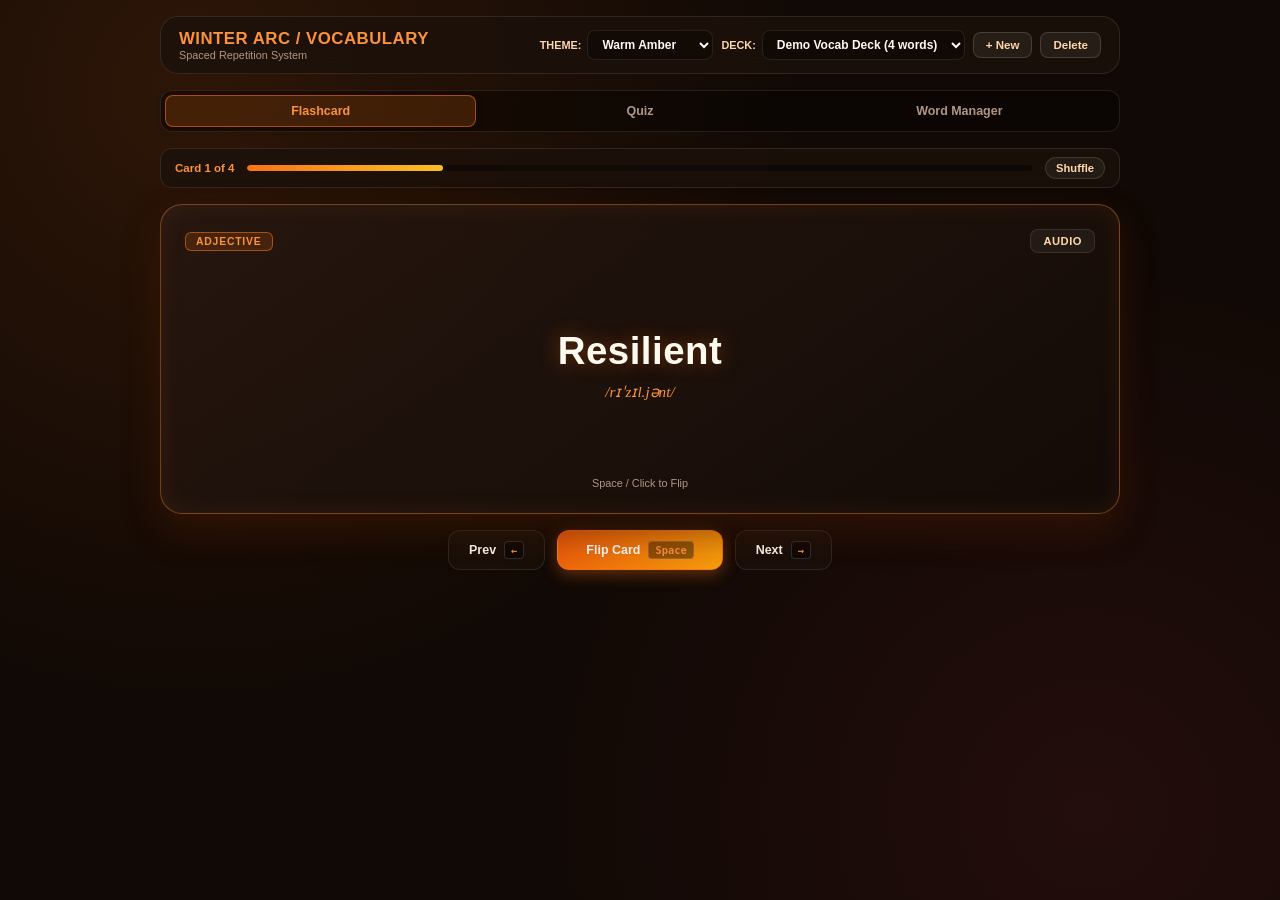
==== commit d5704ec0: "style: remove all icons and emojis for ultra-clean minimalist flashcard UI" ====
--- a/ui/flashcards.html
+++ b/ui/flashcards.html
@@ -13,10 +13,9 @@
     <!-- Top Header -->
     <header class="fc-header">
       <div class="fc-brand">
-        <span class="fc-logo" id="fc-logo">🔥</span>
         <div>
-          <h1>WINTER ARC // VOCABULARY ENGINE</h1>
-          <p class="fc-subtitle">Master Academic & Discipline Vocabulary • Spaced Repetition</p>
+          <h1>WINTER ARC / VOCABULARY</h1>
+          <p class="fc-subtitle">Spaced Repetition System</p>
         </div>
       </div>
 
@@ -25,9 +24,9 @@
         <div class="theme-select-wrap">
           <label for="theme-select">THEME:</label>
           <select id="theme-select" class="theme-select">
-            <option value="warm-amber" selected>🔥 Nóng Sáng (Warm Amber)</option>
-            <option value="warm-daylight">☀️ Kem Sáng (Daylight)</option>
-            <option value="ice-frost">❄️ Xanh Băng (Ice Frost)</option>
+            <option value="warm-amber" selected>Warm Amber</option>
+            <option value="warm-daylight">Warm Daylight</option>
+            <option value="ice-frost">Ice Frost</option>
           </select>
         </div>
         <div class="deck-select-wrap">
@@ -36,24 +35,21 @@
             <!-- Rendered by JS -->
           </select>
         </div>
-        <button id="btn-new-deck" class="btn-deck-action" title="Create New Deck">➕ New Deck</button>
-        <button id="btn-delete-deck" class="btn-deck-action btn-danger" title="Delete Active Deck">🗑️</button>
+        <button id="btn-new-deck" class="btn-deck-action" title="Create New Deck">+ New</button>
+        <button id="btn-delete-deck" class="btn-deck-action btn-danger" title="Delete Active Deck">Delete</button>
       </div>
     </header>
 
     <!-- Mode Navigation Tabs -->
     <nav class="fc-mode-nav">
       <button type="button" class="fc-tab-btn active" data-tab="flip">
-        <span class="tab-icon">📇</span>
-        <span>Flashcard Mode (Đọc Thẻ)</span>
+        <span>Flashcard</span>
       </button>
       <button type="button" class="fc-tab-btn" data-tab="quiz">
-        <span class="tab-icon">🎯</span>
-        <span>Quiz Mode (Trắc Nghiệm)</span>
+        <span>Quiz</span>
       </button>
       <button type="button" class="fc-tab-btn" data-tab="list">
-        <span class="tab-icon">📚</span>
-        <span>Word Manager (Quản Lý Từ)</span>
+        <span>Word Manager</span>
       </button>
     </nav>
 
@@ -70,7 +66,7 @@
           <div class="flip-progress-wrap">
             <div id="flip-progress-bar" class="flip-progress-bar" style="width: 12%;"></div>
           </div>
-          <button type="button" id="btn-shuffle-cards" class="btn-tool-pill" title="Shuffle Cards">🔀 Shuffle</button>
+          <button type="button" id="btn-shuffle-cards" class="btn-tool-pill" title="Shuffle Cards">Shuffle</button>
         </div>
 
         <!-- 3D Card Scene -->
@@ -81,22 +77,22 @@
             <div class="card-face card-front">
               <div class="face-top-row">
                 <span class="pos-badge" id="card-front-pos">ADJECTIVE</span>
-                <button type="button" class="btn-speak" id="btn-speak-front" title="Pronounce word">🔊</button>
+                <button type="button" class="btn-speak" id="btn-speak-front" title="Pronounce word (S)">Audio</button>
               </div>
               <div class="face-center">
                 <h2 class="card-word" id="card-front-word">Resilient</h2>
                 <div class="card-phonetic" id="card-front-phonetic">/rɪˈzɪl.jənt/</div>
               </div>
               <div class="face-bottom-hint">
-                <span>Space / Click to Flip 🔄</span>
+                <span>Space / Click to Flip</span>
               </div>
             </div>
 
             <!-- BACK -->
             <div class="card-face card-back">
               <div class="face-top-row">
-                <span class="meaning-tag">VIETNAMESE DEFINITION</span>
-                <button type="button" class="btn-star-learned" id="btn-toggle-learned" title="Mark as Learned">⭐</button>
+                <span class="meaning-tag">DEFINITION</span>
+                <button type="button" class="btn-star-learned" id="btn-toggle-learned" title="Mark as Learned">Learned</button>
               </div>
               <div class="face-center">
                 <div class="card-meaning" id="card-back-meaning">Kiên cường, phục hồi nhanh chóng sau khó khăn</div>
@@ -106,7 +102,7 @@
                 </div>
               </div>
               <div class="face-bottom-hint">
-                <span>Space / Click to Flip Back 🔄</span>
+                <span>Space / Click to Flip Back</span>
               </div>
             </div>
 
@@ -116,7 +112,7 @@
         <!-- Flip Controls -->
         <div class="flip-controls">
           <button type="button" id="btn-prev-card" class="btn-nav-control" title="Previous (Left Arrow)">
-            <span>◀ Prev</span>
+            <span>Prev</span>
             <kbd>←</kbd>
           </button>
           <button type="button" id="btn-flip-trigger" class="btn-nav-control btn-primary-flip" title="Flip Card (Space)">
@@ -124,7 +120,7 @@
             <kbd>Space</kbd>
           </button>
           <button type="button" id="btn-next-card" class="btn-nav-control" title="Next (Right Arrow)">
-            <span>Next ▶</span>
+            <span>Next</span>
             <kbd>→</kbd>
           </button>
         </div>
@@ -145,14 +141,14 @@
             <span id="quiz-total-val">0</span>
           </div>
           <div class="quiz-question-counter" id="quiz-q-counter">Question 1 of 8</div>
-          <button type="button" id="btn-restart-quiz" class="btn-tool-pill">🔄 Restart Quiz</button>
+          <button type="button" id="btn-restart-quiz" class="btn-tool-pill">Restart Quiz</button>
         </div>
 
         <!-- Quiz Question Box -->
         <div class="quiz-question-box">
           <div class="quiz-q-top">
             <span class="pos-badge" id="quiz-q-pos">ADJECTIVE</span>
-            <button type="button" class="btn-speak" id="btn-quiz-speak" title="Pronounce">🔊</button>
+            <button type="button" class="btn-speak" id="btn-quiz-speak" title="Pronounce (S)">Audio</button>
           </div>
           <h2 class="quiz-q-word" id="quiz-q-word">Resilient</h2>
           <div class="quiz-q-phonetic" id="quiz-q-phonetic">/rɪˈzɪl.jənt/</div>
@@ -168,13 +164,12 @@
         <div class="quiz-feedback-box hidden" id="quiz-feedback-box">
           <div class="quiz-feedback-msg" id="quiz-feedback-msg">Correct! Well done.</div>
           <div class="quiz-feedback-example" id="quiz-feedback-example"></div>
-          <button type="button" id="btn-quiz-next" class="btn-primary-add" style="margin-top: 10px; width: 100%;">Next Question ▶ (Enter)</button>
+          <button type="button" id="btn-quiz-next" class="btn-primary-add" style="margin-top: 10px; width: 100%;">Next Question (Enter)</button>
         </div>
 
         <!-- Quiz Finished View -->
         <div class="quiz-finish-box hidden" id="quiz-finish-box">
-          <div class="finish-trophy">🏆</div>
-          <h2 class="finish-title">QUIZ COMPLETED!</h2>
+          <h2 class="finish-title">QUIZ COMPLETED</h2>
           <div class="finish-stats-row">
             <div class="finish-stat-card">
               <span class="stat-num" id="finish-score">8/10</span>
@@ -186,8 +181,8 @@
             </div>
           </div>
           <div style="display: flex; gap: 10px; justify-content: center; margin-top: 20px;">
-            <button type="button" id="btn-finish-restart" class="btn-primary-add" style="width: auto; padding: 10px 24px;">Practice Again 🔄</button>
-            <button type="button" id="btn-finish-to-flip" class="btn-tool-pill" style="padding: 10px 20px; font-size: 0.8rem;">Review Cards 📇</button>
+            <button type="button" id="btn-finish-restart" class="btn-primary-add" style="width: auto; padding: 10px 24px;">Practice Again</button>
+            <button type="button" id="btn-finish-to-flip" class="btn-tool-pill" style="padding: 10px 20px; font-size: 0.8rem;">Review Cards</button>
           </div>
         </div>
 
@@ -204,7 +199,7 @@
           <div class="manager-form-card">
             <div class="section-title-row">
               <h3 id="card-form-title">ADD VOCABULARY CARD</h3>
-              <button type="button" id="btn-cancel-card-edit" class="btn-cancel-edit hidden">✕ Cancel</button>
+              <button type="button" id="btn-cancel-card-edit" class="btn-cancel-edit hidden">Cancel</button>
             </div>
             <form id="card-crud-form" onsubmit="return false;">
               <input type="hidden" id="editing-card-id" value="" />
@@ -212,7 +207,7 @@
               <div class="form-field">
                 <div style="display: flex; justify-content: space-between; align-items: center; margin-bottom: 4px;">
                   <label>English Word:</label>
-                  <button type="button" id="btn-ai-suggest-vocab" class="btn-ai-chip">✨ AI Auto-fill (Gemini)</button>
+                  <button type="button" id="btn-ai-suggest-vocab" class="btn-ai-chip">AI Auto-fill</button>
                 </div>
                 <input type="text" id="input-card-word" placeholder="e.g. Ubiquitous, Mitigate, Resilient..." required />
               </div>
@@ -225,10 +220,10 @@
                 <div class="form-field">
                   <label>Part of Speech:</label>
                   <select id="input-card-pos" class="deck-select">
-                    <option value="adjective">Adjective (Tính từ)</option>
-                    <option value="noun">Noun (Danh từ)</option>
-                    <option value="verb">Verb (Động từ)</option>
-                    <option value="adverb">Adverb (Trạng từ)</option>
+                    <option value="adjective">Adjective</option>
+                    <option value="noun">Noun</option>
+                    <option value="verb">Verb</option>
+                    <option value="adverb">Adverb</option>
                     <option value="idiom">Idiom / Phrase</option>
                   </select>
                 </div>
@@ -255,7 +250,7 @@
                 <h3>DECK VOCABULARY</h3>
                 <span id="deck-card-count-badge" class="count-badge">0 cards</span>
               </div>
-              <input type="text" id="input-search-words" class="input-search-box" placeholder="🔍 Search word or meaning..." />
+              <input type="text" id="input-search-words" class="input-search-box" placeholder="Search word or meaning..." />
             </div>
 
             <div class="words-table-container" id="words-table-container">
--- a/ui/flashcards.css
+++ b/ui/flashcards.css
@@ -461,14 +461,16 @@
 }
 
 .btn-speak {
-  background: rgba(255, 255, 255, 0.06);
-  border: 1px solid rgba(255, 255, 255, 0.15);
-  color: #fff;
-  width: 34px;
-  height: 34px;
-  border-radius: 50%;
-  font-size: 0.9rem;
-  display: flex;
+  background: rgba(255, 255, 255, 0.05);
+  border: 1px solid var(--border-subtle);
+  color: var(--text-dim);
+  padding: 5px 12px;
+  border-radius: 8px;
+  font-size: 0.7rem;
+  font-weight: 700;
+  letter-spacing: 0.5px;
+  text-transform: uppercase;
+  display: inline-flex;
   align-items: center;
   justify-content: center;
   cursor: pointer;
@@ -482,43 +484,50 @@
 }
 
 .btn-speak:hover {
-  background: rgba(249, 115, 22, 0.25);
+  background: rgba(249, 115, 22, 0.22);
   border-color: var(--ice-blue);
-  transform: scale(1.08);
+  color: #fff;
 }
 
 .btn-speak.speaking {
-  background: rgba(249, 115, 22, 0.4);
+  background: rgba(249, 115, 22, 0.35);
   border-color: var(--ice-blue);
-  box-shadow: 0 0 14px var(--ice-blue);
+  box-shadow: 0 0 12px var(--ice-glow);
   animation: pulseSpeaking 0.6s infinite alternate;
 }
 
 @keyframes pulseSpeaking {
   from { transform: scale(1); filter: brightness(1); }
-  to { transform: scale(1.18); filter: brightness(1.3); }
+  to { transform: scale(1.08); filter: brightness(1.2); }
 }
 
 .btn-star-learned {
-  background: rgba(255, 255, 255, 0.06);
-  border: 1px solid rgba(255, 255, 255, 0.15);
+  background: rgba(255, 255, 255, 0.05);
+  border: 1px solid var(--border-subtle);
   color: var(--text-muted);
-  width: 34px;
-  height: 34px;
-  border-radius: 50%;
-  font-size: 1rem;
-  display: flex;
+  padding: 5px 12px;
+  border-radius: 8px;
+  font-size: 0.7rem;
+  font-weight: 700;
+  letter-spacing: 0.5px;
+  text-transform: uppercase;
+  display: inline-flex;
   align-items: center;
   justify-content: center;
   cursor: pointer;
   transition: all 0.2s;
 }
 
+.btn-star-learned:hover {
+  color: var(--text-dim);
+  border-color: var(--border-active);
+}
+
 .btn-star-learned.active {
-  color: #facc15;
-  border-color: #facc15;
-  background: rgba(250, 204, 21, 0.15);
-  filter: drop-shadow(0 0 6px rgba(250, 204, 21, 0.5));
+  color: #fbbf24;
+  border-color: rgba(251, 191, 36, 0.5);
+  background: rgba(251, 191, 36, 0.12);
+  box-shadow: 0 0 10px rgba(251, 191, 36, 0.2);
 }
 
 .face-center {
@@ -811,9 +820,7 @@
 }
 
 .finish-trophy {
-  font-size: 3rem;
-  margin-bottom: 8px;
-  filter: drop-shadow(0 0 12px rgba(250, 204, 21, 0.5));
+  display: none;
 }
 
 .finish-title {
@@ -1093,21 +1100,27 @@
 
 .btn-row-action {
   background: rgba(255, 255, 255, 0.05);
-  border: 1px solid rgba(255, 255, 255, 0.12);
+  border: 1px solid var(--border-subtle);
   color: var(--text-dim);
   border-radius: 6px;
-  width: 28px;
-  height: 28px;
-  display: flex;
+  padding: 4px 10px;
+  display: inline-flex;
   align-items: center;
   justify-content: center;
-  font-size: 0.75rem;
+  font-size: 0.68rem;
+  font-weight: 600;
   cursor: pointer;
   transition: all 0.15s;
 }
 
+body.theme-warm-daylight .btn-row-action {
+  background: rgba(0, 0, 0, 0.04);
+  color: #57534e;
+  border-color: rgba(0, 0, 0, 0.1);
+}
+
 .btn-row-action:hover {
-  background: rgba(56, 189, 248, 0.2);
+  background: rgba(249, 115, 22, 0.2);
   color: #fff;
   border-color: var(--ice-blue);
 }
